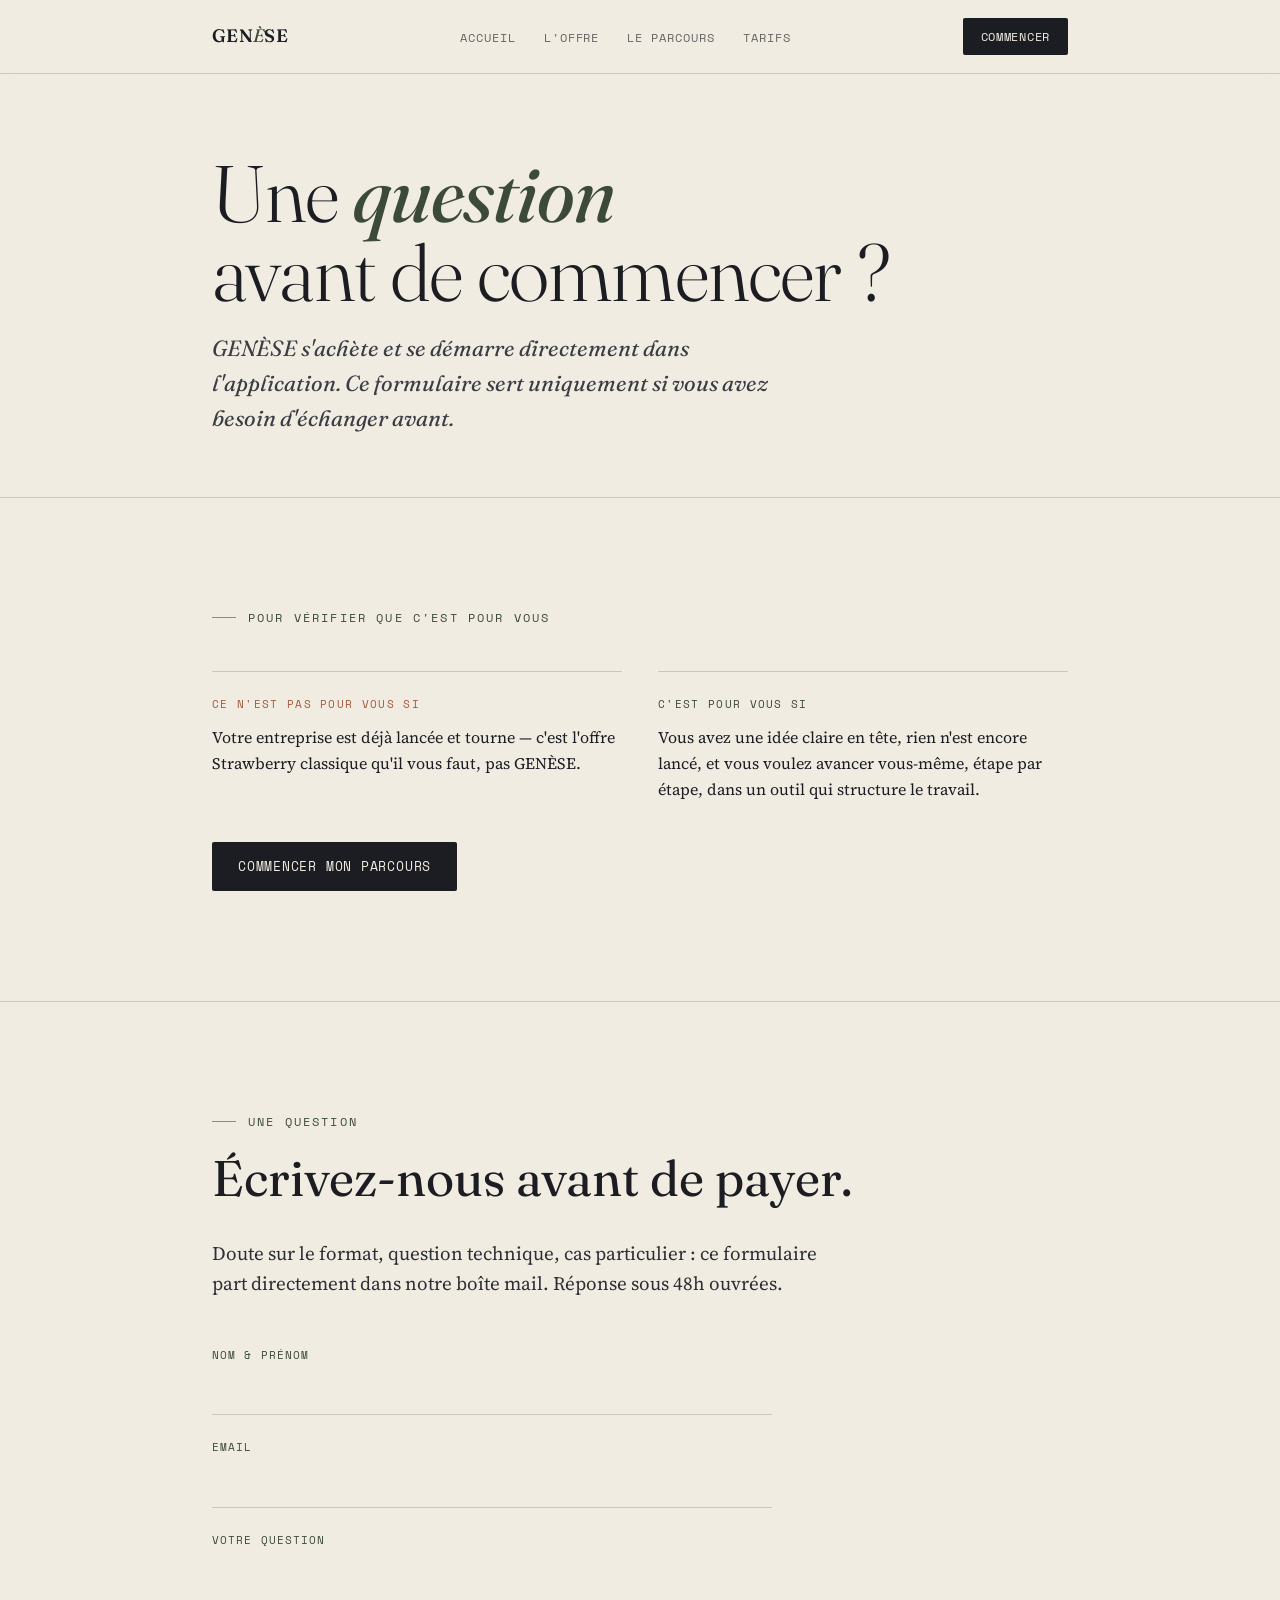
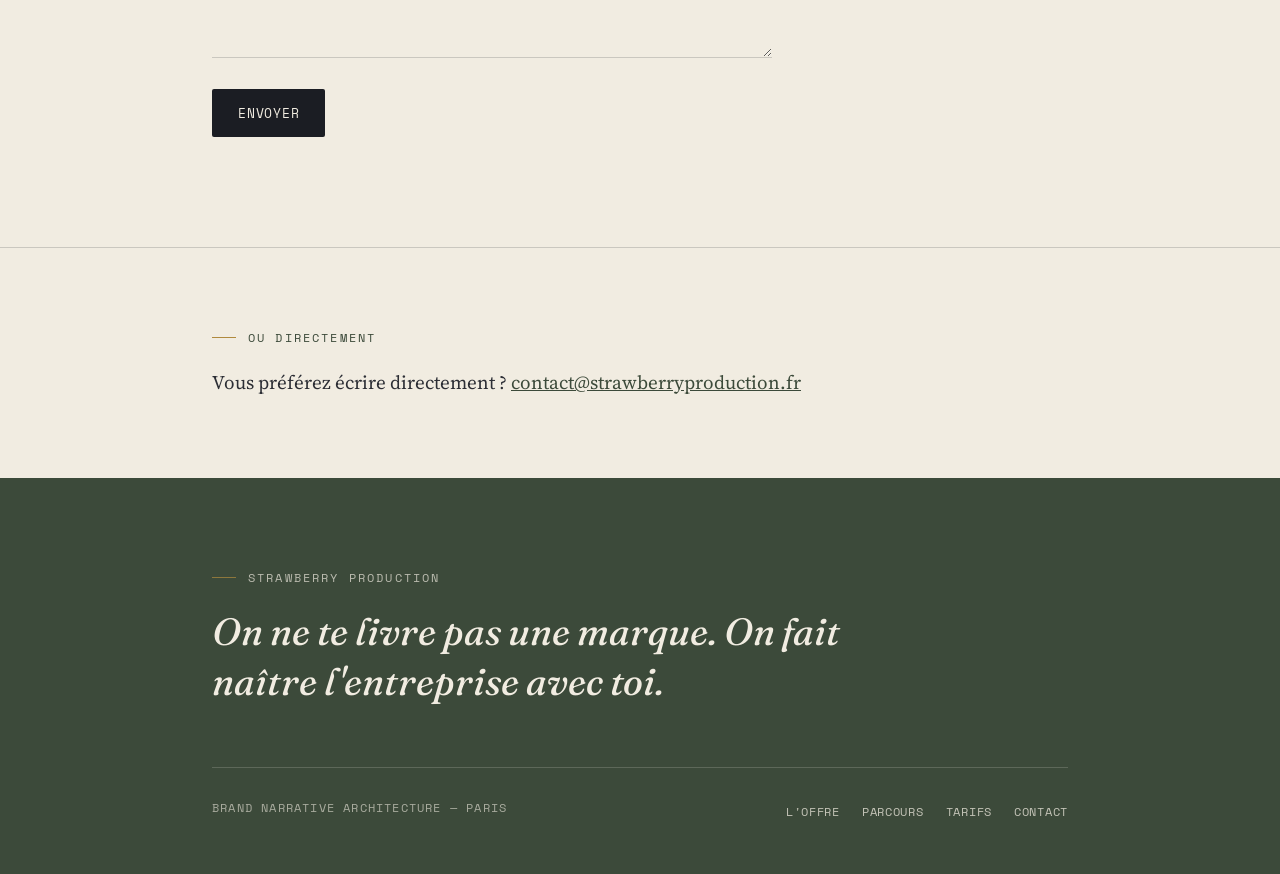
==== contact.html @ 05f183e9 "Add files via upload" ====
<!DOCTYPE html>
<html lang="fr">
<head>
<meta charset="UTF-8">
<meta name="viewport" content="width=device-width, initial-scale=1.0">
<title>Contact — GENÈSE | Strawberry Production</title>
<meta name="description" content="Une question avant de commencer votre parcours GENÈSE ? Écrivez-nous. Pour démarrer directement, rendez-vous sur l'application.">
<link rel="preconnect" href="https://fonts.googleapis.com">
<link rel="preconnect" href="https://fonts.gstatic.com" crossorigin>
<link rel="stylesheet" href="https://fonts.googleapis.com/css2?family=Fraunces:ital,opsz,wght@0,9..144,300;0,9..144,440;0,9..144,600;1,9..144,440&family=Source+Serif+4:ital,wght@0,400;0,600;1,400&family=Space+Mono:wght@400;700&display=swap">
<link rel="icon" href="assets/favicon.svg" type="image/svg+xml">
<meta property="og:title" content="Contact — GENÈSE">
<meta property="og:description" content="Une question avant de commencer votre parcours GENÈSE ?">
<meta property="og:type" content="website">
<meta name="twitter:card" content="summary">
<link rel="stylesheet" href="assets/style.css">
</head>
<body>

<nav class="nav">
  <div class="nav-inner">
    <a href="index.html" class="nav-logo">GEN<em>È</em>SE</a>
    <ul class="nav-links">
      <li><a href="index.html">Accueil</a></li>
      <li><a href="offre.html">L'offre</a></li>
      <li><a href="parcours.html">Le parcours</a></li>
      <li><a href="tarifs.html">Tarifs</a></li>
    </ul>
    <a href="app.html" class="nav-cta">Commencer</a>
  <button class="nav-toggle" aria-label="Menu"><span></span><span></span><span></span></button>
</div>
<div class="nav-mobile"><button class="nav-close" aria-label="Fermer">&times;</button><a href="index.html">Accueil</a><a href="offre.html">L'offre</a><a href="parcours.html">Le parcours</a><a href="tarifs.html">Tarifs</a><a href="app.html">Commencer</a></div>
</nav>

<header class="page-header">
  <div class="wrap">
    <h1>Une <em>question</em><br>avant de commencer ?</h1>
    <p>GENÈSE s'achète et se démarre directement dans l'application. Ce formulaire sert uniquement si vous avez besoin d'échanger avant.</p>
  </div>
</header>

<section>
  <div class="wrap">
    <div class="label">Pour vérifier que c'est pour vous</div>
    <div class="target">
      <div class="target-card no">
        <div class="tag">Ce n'est pas pour vous si</div>
        <p>Votre entreprise est déjà lancée et tourne — c'est l'offre Strawberry classique qu'il vous faut, pas GENÈSE.</p>
      </div>
      <div class="target-card yes">
        <div class="tag">C'est pour vous si</div>
        <p>Vous avez une idée claire en tête, rien n'est encore lancé, et vous voulez avancer vous-même, étape par étape, dans un outil qui structure le travail.</p>
      </div>
    </div>
    <div class="hero-actions" style="margin-top:40px;">
      <a href="app.html" class="btn btn-primary">Commencer mon parcours</a>
    </div>
  </div>
</section>

<section>
  <div class="wrap">
    <div class="label">Une question</div>
    <h2>Écrivez-nous avant de payer.</h2>
    <p class="lead">Doute sur le format, question technique, cas particulier : ce formulaire part directement dans notre boîte mail. Réponse sous 48h ouvrées.</p>

    <form class="form" id="contact-form" method="POST" action="https://formspree.io/f/REMPLACE_MOI">
      <div class="field">
        <label for="nom">Nom & prénom</label>
        <input type="text" id="nom" name="nom" required>
      </div>

      <div class="field">
        <label for="email">Email</label>
        <input type="email" id="email" name="email" required>
      </div>

      <div class="field">
        <label for="question">Votre question</label>
        <textarea id="question" name="question" required></textarea>
      </div>

      <input type="text" name="_gotcha" style="display:none">

      <button type="submit" class="btn btn-primary">Envoyer</button>
      <p id="form-status" style="margin-top:16px; font-family:'Space Mono', monospace; font-size:13px; color:var(--moss); display:none;"></p>
    </form>
  </div>
</section>

<section class="section-tight">
  <div class="wrap">
    <div class="label">Ou directement</div>
    <p class="lead">Vous préférez écrire directement ? <a href="mailto:contact@strawberryproduction.fr" style="text-decoration:underline; color:var(--moss);">contact@strawberryproduction.fr</a></p>
  </div>
</section>

<footer>
  <div class="wrap">
    <div class="label">Strawberry Production</div>
    <p class="quote">On ne te livre pas une marque. On fait naître l'entreprise avec toi.</p>
    <div class="footer-grid">
      <div class="sign">Brand Narrative Architecture — Paris</div>
      <ul class="footer-nav">
        <li><a href="offre.html">L'offre</a></li>
        <li><a href="parcours.html">Parcours</a></li>
        <li><a href="tarifs.html">Tarifs</a></li>
        <li><a href="contact.html">Contact</a></li>
      </ul>
    </div>
  </div>
</footer>

<script src="assets/config.js"></script>
<script src="assets/nav.js"></script>
<script>
  const form = document.getElementById('contact-form');
  const status = document.getElementById('form-status');
  form.addEventListener('submit', async (e) => {
    e.preventDefault();
    const btn = form.querySelector('button[type="submit"]');
    btn.disabled = true; btn.textContent = 'Envoi...';
    try {
      const res = await fetch(form.action, {
        method: 'POST',
        body: new FormData(form),
        headers: { 'Accept': 'application/json' }
      });
      if (res.ok) {
        form.reset();
        status.textContent = 'Message envoyé — réponse sous 48h ouvrées.';
        status.style.display = 'block';
        btn.textContent = 'Envoyé';
      } else {
        throw new Error('send failed');
      }
    } catch (err) {
      status.textContent = 'Envoi impossible pour le moment — écrivez directement à ' + GENESE_CONFIG.CONTACT_EMAIL;
      status.style.color = 'var(--rust)';
      status.style.display = 'block';
      btn.disabled = false; btn.textContent = 'Envoyer';
    }
  });
</script>
</body>
</html>
---- assets/style.css ----
:root{
  --ink:#1b1d23;
  --bone:#f1ece1;
  --paper:#e9e2d2;
  --moss:#3c4a3a;
  --gold:#b08a3e;
  --rust:#a35a3e;
  --rule: rgba(27,29,35,0.18);
}

*{box-sizing:border-box; margin:0; padding:0;}
html{scroll-behavior:smooth;}

body{
  background:var(--bone);
  color:var(--ink);
  font-family:'Source Serif 4', serif;
  line-height:1.6;
  -webkit-font-smoothing:antialiased;
}

::selection{background:var(--gold); color:var(--bone);}

a{color:inherit;}

.wrap{max-width:920px; margin:0 auto; padding:0 32px;}

/* ---------- NAV ---------- */
.nav{
  position:sticky; top:0; z-index:50;
  background:rgba(241,236,225,0.88);
  backdrop-filter:blur(8px);
  border-bottom:1px solid var(--rule);
}
.nav-inner{
  max-width:920px; margin:0 auto; padding:18px 32px;
  display:flex; align-items:center; justify-content:space-between;
}
.nav-logo{
  font-family:'Fraunces', serif;
  font-weight:600;
  font-size:18px;
  letter-spacing:.02em;
  text-decoration:none;
}
.nav-logo em{font-style:italic; font-weight:440; color:var(--moss);}
.nav-links{
  display:flex; gap:28px;
  list-style:none;
}
.nav-links a{
  font-family:'Space Mono', monospace;
  font-size:12px;
  letter-spacing:.08em;
  text-transform:uppercase;
  text-decoration:none;
  color:var(--ink);
  opacity:.65;
  transition:opacity .2s ease;
  padding-bottom:2px;
  border-bottom:1px solid transparent;
}
.nav-links a:hover, .nav-links a.active{
  opacity:1;
  border-bottom-color:var(--gold);
}
.nav-cta{
  font-family:'Space Mono', monospace;
  font-size:12px;
  letter-spacing:.06em;
  text-transform:uppercase;
  text-decoration:none;
  background:var(--ink);
  color:var(--bone);
  padding:9px 18px;
  border-radius:2px;
  transition:background .2s ease;
}
.nav-cta:hover{background:var(--moss);}
.nav-toggle{
  display:none;
  flex-direction:column; gap:5px;
  background:none; border:none; cursor:pointer; padding:6px;
}
.nav-toggle span{width:22px; height:1px; background:var(--ink); display:block;}
.nav-mobile{
  display:none;
  position:fixed; inset:0; z-index:60;
  background:var(--bone);
  padding:100px 32px 40px;
}
.nav-mobile.open{display:flex; flex-direction:column; gap:0;}
.nav-mobile a{
  font-family:'Fraunces', serif; font-size:32px; font-weight:400;
  text-decoration:none; color:var(--ink);
  padding:20px 0; border-bottom:1px solid var(--rule);
}
.nav-mobile a.active{color:var(--moss); font-style:italic;}
.nav-mobile .nav-close{
  position:absolute; top:24px; right:32px;
  background:none; border:none; font-size:28px; cursor:pointer; color:var(--ink);
}

/* ---------- HERO (page d'accueil) ---------- */
.hero{
  min-height:86vh;
  display:flex;
  flex-direction:column;
  justify-content:center;
  position:relative;
  overflow:hidden;
  border-bottom:1px solid var(--rule);
}
.hero-seed{position:absolute; top:50%; left:50%; width:1px; height:1px; transform:translate(-50%,-50%); pointer-events:none;}
.ring{
  position:absolute; top:0; left:0;
  border:1px solid var(--rule);
  border-radius:50%;
  transform:translate(-50%,-50%);
  animation: grow 2.4s cubic-bezier(.2,.7,.2,1) both;
}
@keyframes grow{
  from{opacity:0; transform:translate(-50%,-50%) scale(.4);}
  to{opacity:1; transform:translate(-50%,-50%) scale(1);}
}
.eyebrow{
  font-family:'Space Mono', monospace;
  font-size:12px; letter-spacing:.18em; text-transform:uppercase;
  color:var(--moss); margin-bottom:28px;
  opacity:0; animation: rise .8s ease forwards .3s;
}
h1.title{
  font-family:'Fraunces', serif;
  font-weight:300;
  font-size:clamp(48px, 10vw, 120px);
  letter-spacing:-0.01em;
  line-height:.94;
  opacity:0; animation: rise 1s cubic-bezier(.2,.8,.2,1) forwards .45s;
}
.title em{font-style:italic; font-weight:440; color:var(--moss);}
.subtitle{
  font-family:'Fraunces', serif;
  font-style:italic; font-weight:300;
  font-size:clamp(19px,2.4vw,26px);
  max-width:600px; margin-top:26px; color:#3a3d44;
  opacity:0; animation: rise .9s ease forwards .65s;
}
.manifesto{
  margin-top:44px;
  font-family:'Fraunces', serif;
  font-size:clamp(21px, 2.2vw, 28px);
  font-weight:600; line-height:1.35; max-width:660px;
  border-left:2px solid var(--gold); padding-left:24px;
  opacity:0; animation: rise .9s ease forwards .9s;
}
.hero-actions{
  margin-top:48px; display:flex; gap:16px; flex-wrap:wrap;
  opacity:0; animation: rise .9s ease forwards 1.1s;
}
@keyframes rise{ from{opacity:0; transform:translateY(18px);} to{opacity:1; transform:translateY(0);} }

/* ---------- BUTTONS ---------- */
.btn{
  display:inline-block;
  font-family:'Space Mono', monospace;
  font-size:13px; letter-spacing:.06em; text-transform:uppercase;
  text-decoration:none;
  padding:14px 26px;
  border-radius:2px;
  transition:all .2s ease;
}
.btn-primary{background:var(--ink); color:var(--bone);}
.btn-primary:hover{background:var(--moss);}
.btn-ghost{border:1px solid var(--ink); color:var(--ink);}
.btn-ghost:hover{background:var(--ink); color:var(--bone);}

/* ---------- SECTIONS ---------- */
section{padding:110px 0; border-bottom:1px solid var(--rule);}
section:last-of-type{border-bottom:none;}
.section-tight{padding:80px 0;}

.label{
  font-family:'Space Mono', monospace;
  font-size:12px; letter-spacing:.18em; text-transform:uppercase;
  color:var(--moss); margin-bottom:20px;
  display:flex; align-items:center; gap:12px;
}
.label::before{content:''; width:24px; height:1px; background:var(--gold);}

h2{
  font-family:'Fraunces', serif;
  font-weight:400;
  font-size:clamp(32px,4vw,50px);
  line-height:1.1; max-width:760px; margin-bottom:32px;
}
h3{font-family:'Fraunces', serif; font-weight:600; font-size:22px;}

p.lead{font-size:19px; max-width:640px; color:#2c2e35;}
.quote{
  font-family:'Fraunces', serif; font-style:italic; font-weight:440;
  font-size:clamp(24px,2.8vw,32px); line-height:1.32; color:var(--moss); max-width:720px;
}

/* ---------- FUSION GRID ---------- */
.fusion{
  display:grid; grid-template-columns:repeat(3,1fr); gap:1px;
  background:var(--rule); margin-top:52px; border:1px solid var(--rule);
}
.fusion-cell{background:var(--bone); padding:30px 26px;}
.fusion-cell .num{font-family:'Space Mono', monospace; font-size:11px; color:var(--gold); letter-spacing:.1em;}
.fusion-cell h3{margin:14px 0 10px;}
.fusion-cell p{font-size:15px; color:#3a3d44;}

/* ---------- TARGET ---------- */
.target{margin-top:44px; display:grid; grid-template-columns:1fr 1fr; gap:36px;}
.target-card{padding:24px 0 0; border-top:1px solid var(--rule);}
.target-card .tag{font-family:'Space Mono', monospace; font-size:11px; letter-spacing:.12em; text-transform:uppercase;}
.target-card.no .tag{color:var(--rust);}
.target-card.yes .tag{color:var(--moss);}
.target-card p{font-size:16px; margin-top:12px;}

/* ---------- PATH / STEPS ---------- */
.path{margin-top:60px; position:relative;}
.path::before{content:''; position:absolute; left:19px; top:8px; bottom:8px; width:1px; background:var(--rule);}
.step{display:grid; grid-template-columns:40px 1fr; gap:24px; padding-bottom:46px; position:relative;}
.step:last-child{padding-bottom:0;}
.step-dot{
  width:40px; height:40px; border-radius:50%;
  border:1px solid var(--ink); background:var(--bone);
  display:flex; align-items:center; justify-content:center;
  font-family:'Space Mono', monospace; font-size:13px; z-index:1;
}
.step-dot.final{background:var(--moss); border-color:var(--moss); color:var(--bone);}
.step-body h4{font-family:'Fraunces', serif; font-weight:600; font-size:21px; margin-bottom:8px;}
.step-body p{font-size:16px; color:#3a3d44; max-width:560px;}
.weeks{margin-top:36px; font-family:'Space Mono', monospace; font-size:13px; color:var(--moss); letter-spacing:.05em;}

/* ---------- PRICE ---------- */
.price-block{margin-top:44px; display:flex; align-items:baseline; gap:20px; flex-wrap:wrap;}
.price{font-family:'Fraunces', serif; font-weight:300; font-size:clamp(56px,8vw,96px); line-height:1; color:var(--ink);}
.price .to{font-style:italic; font-weight:300; color:var(--gold); font-size:.5em; margin:0 .15em;}
.price-note{font-size:16px; max-width:280px; color:#3a3d44; border-left:1px solid var(--rule); padding-left:20px;}
.why-grid{margin-top:50px; display:grid; grid-template-columns:1fr 1fr; gap:30px 46px;}
.why-grid div{border-top:1px solid var(--rule); padding-top:18px;}
.why-grid .n{font-family:'Space Mono', monospace; font-size:11px; color:var(--gold);}
.why-grid p{margin-top:8px; font-size:16px;}

/* ---------- FRICTION ---------- */
.friction-bar{margin-top:50px; display:flex; align-items:center;}
.friction-track{flex:1; height:1px; background:var(--rule); position:relative;}
.friction-fill{position:absolute; left:0; top:-1.5px; height:4px; background:var(--ink); width:92%;}
.friction-labels{display:flex; justify-content:space-between; font-family:'Space Mono', monospace; font-size:11px; letter-spacing:.08em; text-transform:uppercase; color:#6b6d72; margin-top:14px;}

/* ---------- COMPARISON TABLE (tarifs) ---------- */
.compare{margin-top:50px; border-top:1px solid var(--rule);}
.compare-row{
  display:grid; grid-template-columns:1.6fr 1fr 1fr;
  gap:20px; padding:20px 0; border-bottom:1px solid var(--rule);
  align-items:start;
}
.compare-row.head{
  font-family:'Space Mono', monospace; font-size:11px; letter-spacing:.1em; text-transform:uppercase; color:#6b6d72;
}
.compare-row .offer-name{font-family:'Fraunces', serif; font-weight:600; font-size:18px;}
.compare-row .offer-name span{display:block; font-family:'Source Serif 4', serif; font-weight:400; font-size:14px; color:#3a3d44; margin-top:4px;}
.compare-row.highlight{background:rgba(176,138,62,0.08);}
.compare-row .price-mini{font-family:'Space Mono', monospace; font-size:14px;}

/* ---------- FORM (contact) ---------- */
.form{margin-top:48px; max-width:560px;}
.field{margin-bottom:24px;}
.field label{
  display:block; font-family:'Space Mono', monospace; font-size:11px;
  letter-spacing:.1em; text-transform:uppercase; margin-bottom:8px; color:var(--moss);
}
.field input, .field textarea, .field select{
  width:100%; background:transparent; border:none; border-bottom:1px solid var(--rule);
  padding:10px 2px; font-family:'Source Serif 4', serif; font-size:16px; color:var(--ink);
  outline:none; transition:border-color .2s ease;
}
.field input:focus, .field textarea:focus, .field select:focus{border-color:var(--gold);}
.field textarea{resize:vertical; min-height:100px;}
.form .btn-primary{border:none; cursor:pointer;}

/* ---------- FOOTER ---------- */
footer{padding:90px 0 50px; background:var(--moss); color:var(--bone);}
footer .label{color:var(--bone); opacity:.7;}
footer .label::before{background:var(--gold);}
footer .quote{color:var(--bone); font-size:clamp(26px,3.4vw,38px);}
.footer-grid{
  margin-top:60px; display:flex; justify-content:space-between; flex-wrap:wrap; gap:30px;
  border-top:1px solid rgba(241,236,225,0.18); padding-top:30px;
}
footer .sign{font-family:'Space Mono', monospace; font-size:12px; letter-spacing:.1em; opacity:.6; text-transform:uppercase;}
.footer-nav{display:flex; gap:22px; list-style:none;}
.footer-nav a{font-family:'Space Mono', monospace; font-size:12px; text-decoration:none; opacity:.75; letter-spacing:.06em; text-transform:uppercase;}
.footer-nav a:hover{opacity:1;}

/* ---------- PAGE HEADER (sous-pages) ---------- */
.page-header{padding:80px 0 60px; border-bottom:1px solid var(--rule);}
.page-header h1{
  font-family:'Fraunces', serif; font-weight:300;
  font-size:clamp(40px,7vw,80px); letter-spacing:-0.01em; line-height:.98;
}
.page-header h1 em{font-style:italic; font-weight:440; color:var(--moss);}
.page-header p{margin-top:20px; font-family:'Fraunces', serif; font-style:italic; font-size:clamp(17px,2vw,22px); max-width:600px; color:#3a3d44;}

/* ---------- RESPONSIVE ---------- */
@media (max-width:760px){
  .fusion{grid-template-columns:1fr;}
  .target{grid-template-columns:1fr;}
  .why-grid{grid-template-columns:1fr;}
  section{padding:72px 0;}
  .nav-links{display:none;}
  .nav-toggle{display:flex;}
  .compare-row{grid-template-columns:1fr; gap:6px;}
  .compare-row.head{display:none;}
  .footer-grid{flex-direction:column;}
}

@media (prefers-reduced-motion: reduce){
  *{animation:none !important; transition:none !important;}
}

/* ---------- APP / WIZARD (parcours payant) ---------- */
.app-shell{padding:60px 0 120px;}
.app-progress{margin-bottom:56px;}
.app-progress-bar{height:2px; background:var(--rule); position:relative; margin-bottom:14px;}
.app-progress-fill{position:absolute; left:0; top:0; height:2px; background:var(--moss); transition:width .4s ease;}
.app-progress-label{font-family:'Space Mono', monospace; font-size:11px; letter-spacing:.1em; text-transform:uppercase; color:var(--moss); display:flex; justify-content:space-between;}

.app-steps{display:flex; flex-direction:column; gap:1px; background:var(--rule); border:1px solid var(--rule);}
.app-step{background:var(--bone); padding:28px 30px;}
.app-step-head{display:flex; align-items:center; gap:16px; cursor:pointer;}
.app-step-num{
  width:34px; height:34px; border-radius:50%; flex-shrink:0;
  border:1px solid var(--ink); display:flex; align-items:center; justify-content:center;
  font-family:'Space Mono', monospace; font-size:13px; background:var(--bone);
}
.app-step.done .app-step-num{background:var(--moss); border-color:var(--moss); color:var(--bone);}
.app-step.locked .app-step-num{opacity:.35;}
.app-step.locked h4{opacity:.35;}
.app-step.locked .app-step-body{display:none;}
.app-step-head h4{font-family:'Fraunces', serif; font-weight:600; font-size:19px;}
.app-step-status{margin-left:auto; font-family:'Space Mono', monospace; font-size:10px; letter-spacing:.1em; text-transform:uppercase; color:#6b6d72;}
.app-step-body{margin-top:22px; padding-left:50px;}
.app-step-body p.hint{font-size:14px; color:#5a5d63; margin-bottom:16px; max-width:560px;}
.app-step-body textarea{
  width:100%; min-height:140px; background:rgba(255,255,255,0.4);
  border:1px solid var(--rule); border-radius:2px; padding:14px;
  font-family:'Source Serif 4', serif; font-size:15px; color:var(--ink);
  resize:vertical; outline:none;
}
.app-step-body textarea:focus{border-color:var(--gold);}
.app-step-actions{margin-top:16px; display:flex; align-items:center; gap:16px;}
.app-save-note{font-family:'Space Mono', monospace; font-size:11px; color:var(--moss); opacity:0; transition:opacity .3s ease;}
.app-save-note.show{opacity:1;}

.paywall{
  max-width:560px; margin:80px auto; text-align:center;
  padding:56px 40px; border:1px solid var(--rule); background:rgba(255,255,255,.35);
}
.paywall .price{font-size:clamp(44px,7vw,64px); margin-bottom:8px;}
.paywall p.lead{margin:0 auto 32px; max-width:440px; text-align:center;}
.paywall .fine{margin-top:22px; font-family:'Space Mono', monospace; font-size:11px; color:#6b6d72; letter-spacing:.04em;}
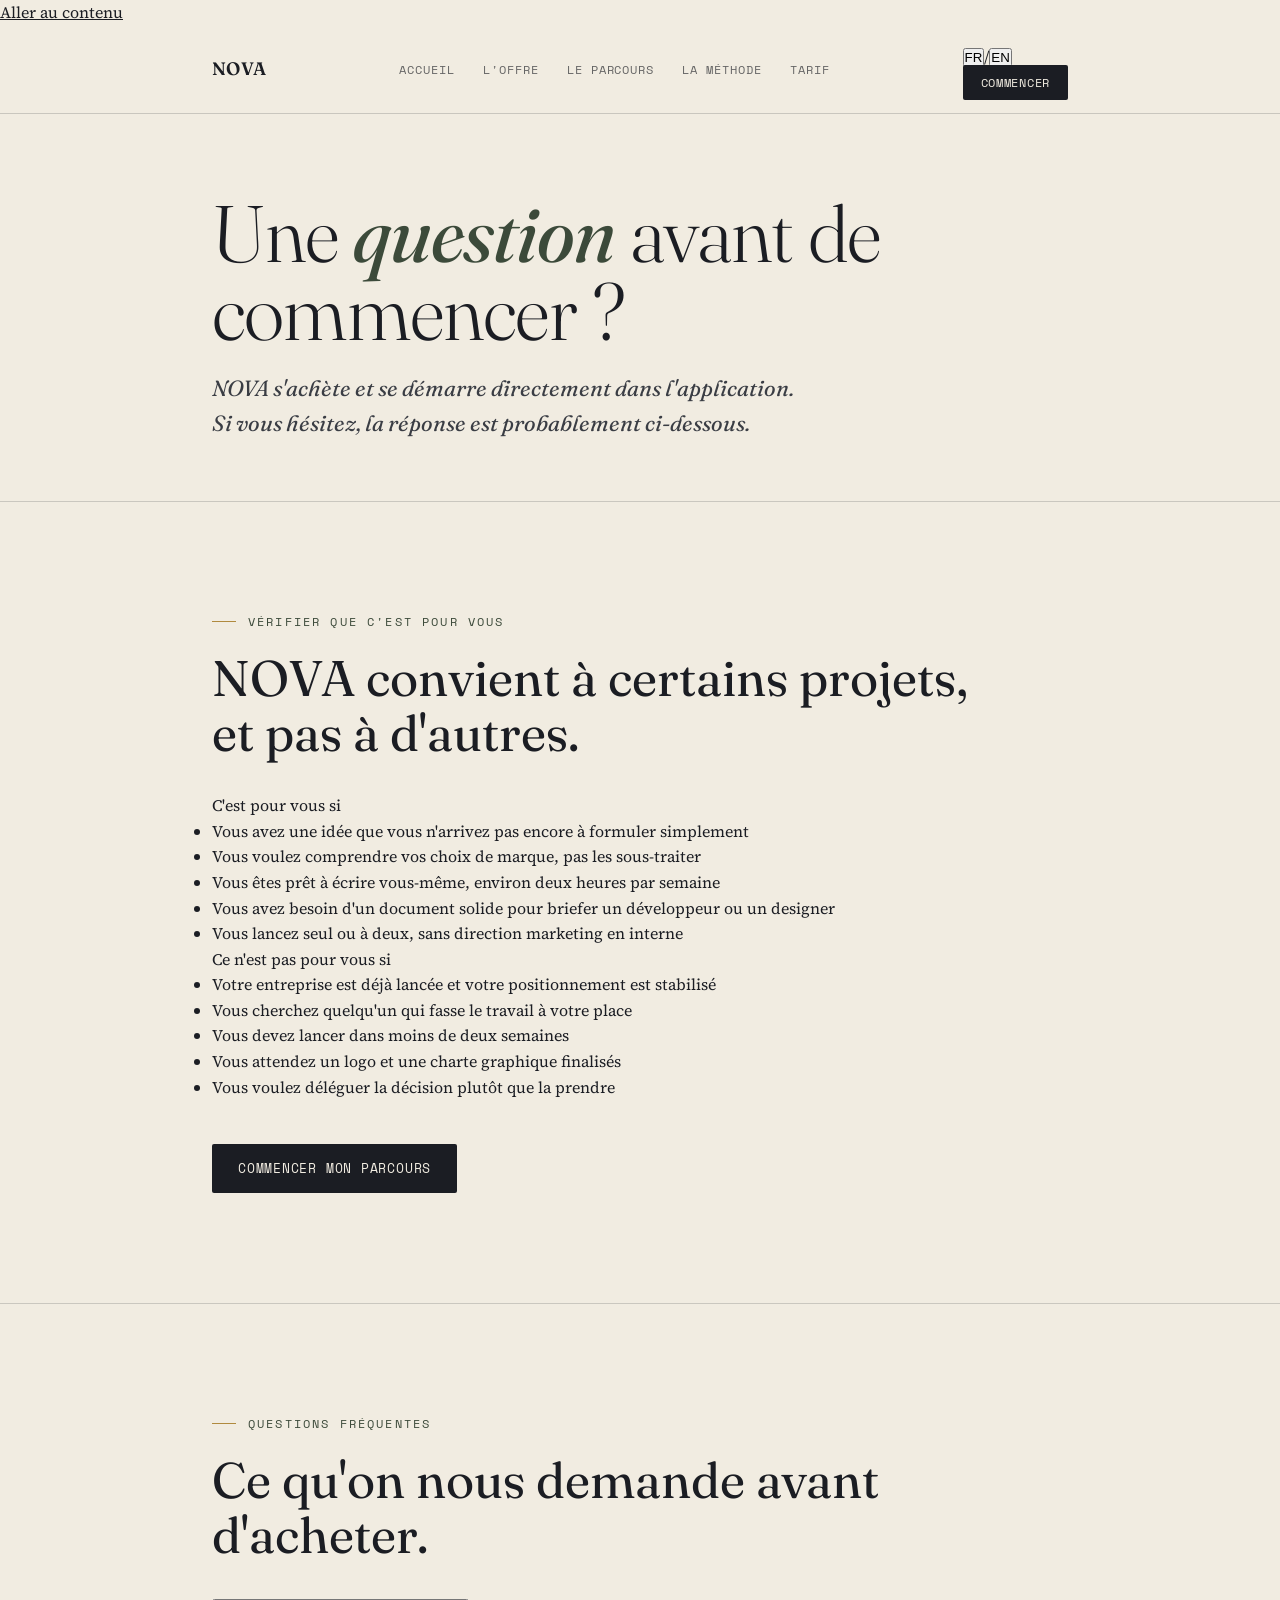
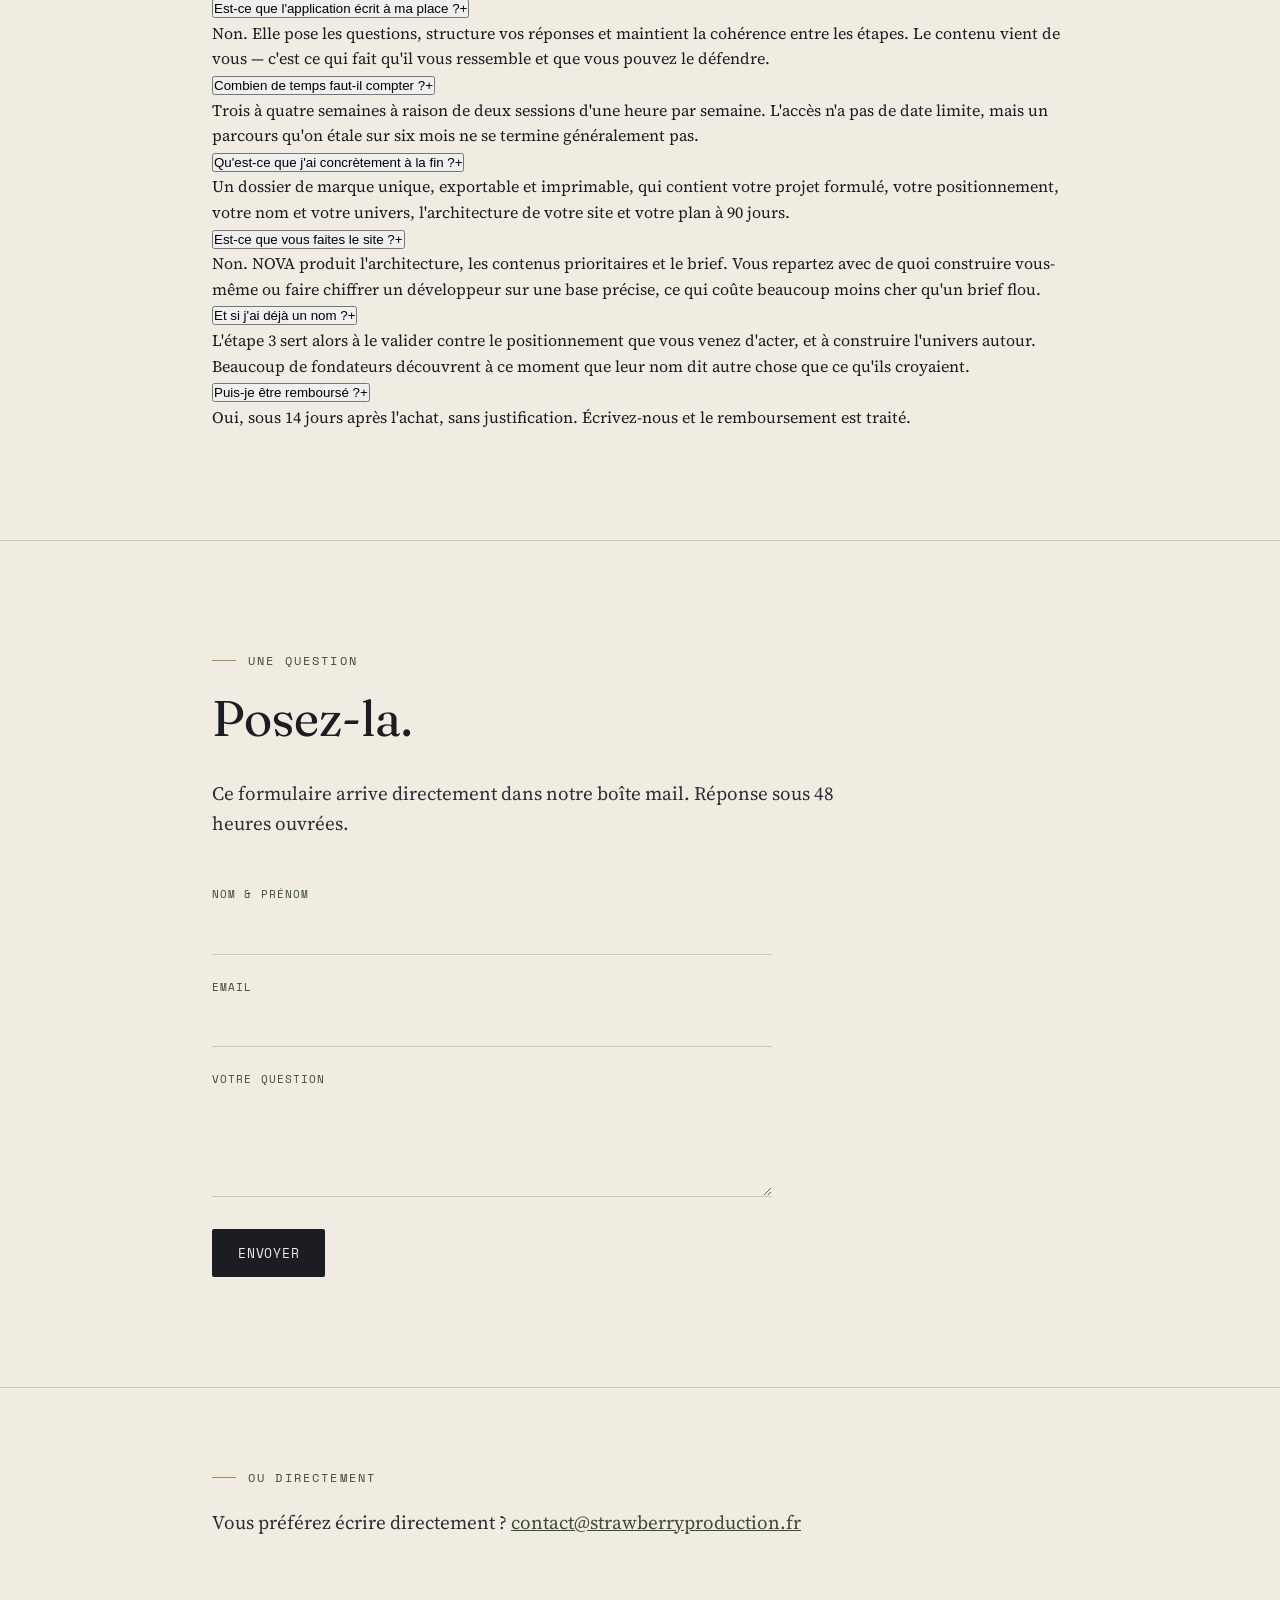
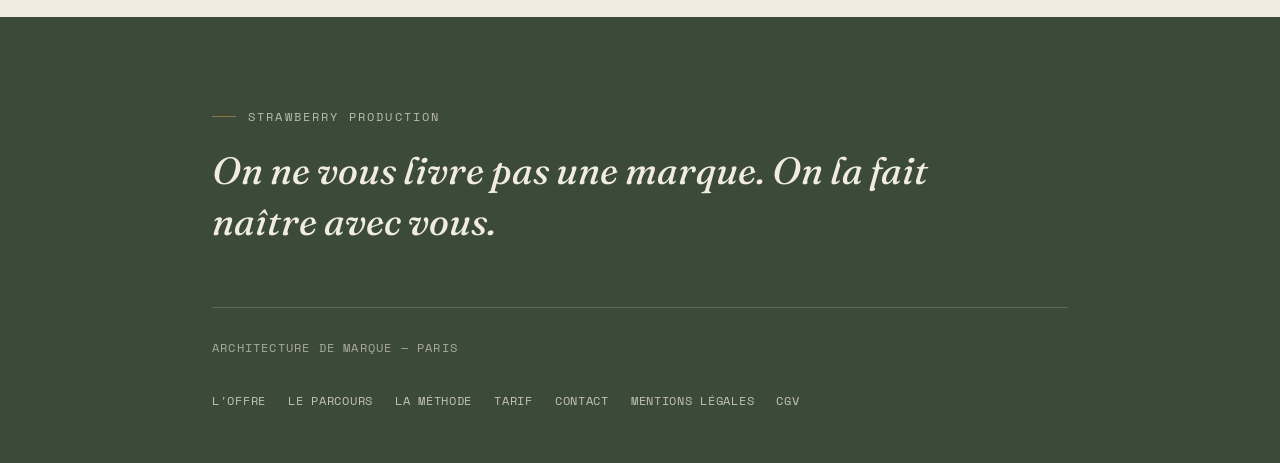
==== commit 5521c5a6: "Add files via upload" ====
--- a/contact.html
+++ b/contact.html
@@ -3,144 +3,233 @@
 <head>
 <meta charset="UTF-8">
 <meta name="viewport" content="width=device-width, initial-scale=1.0">
-<title>Contact — GENÈSE | Strawberry Production</title>
-<meta name="description" content="Une question avant de commencer votre parcours GENÈSE ? Écrivez-nous. Pour démarrer directement, rendez-vous sur l'application.">
+<title>Contact — NOVA | Strawberry Production</title>
+<meta name="description" content="Une question avant de commencer votre parcours NOVA ? Vérifiez si l'offre vous correspond, ou écrivez-nous.">
 <link rel="preconnect" href="https://fonts.googleapis.com">
 <link rel="preconnect" href="https://fonts.gstatic.com" crossorigin>
 <link rel="stylesheet" href="https://fonts.googleapis.com/css2?family=Fraunces:ital,opsz,wght@0,9..144,300;0,9..144,440;0,9..144,600;1,9..144,440&family=Source+Serif+4:ital,wght@0,400;0,600;1,400&family=Space+Mono:wght@400;700&display=swap">
 <link rel="icon" href="assets/favicon.svg" type="image/svg+xml">
-<meta property="og:title" content="Contact — GENÈSE">
-<meta property="og:description" content="Une question avant de commencer votre parcours GENÈSE ?">
+<link rel="icon" href="assets/favicon-32.png" sizes="32x32" type="image/png">
+<link rel="apple-touch-icon" href="assets/favicon-180.png">
+<meta name="theme-color" content="#f1ece1">
+<link rel="canonical" href="https://REMPLACE-PAR-TON-DOMAINE.fr/contact">
+<link rel="alternate" hreflang="fr" href="https://REMPLACE-PAR-TON-DOMAINE.fr/contact">
+<link rel="alternate" hreflang="en" href="https://REMPLACE-PAR-TON-DOMAINE.fr/contact?lang=en">
+<link rel="alternate" hreflang="x-default" href="https://REMPLACE-PAR-TON-DOMAINE.fr/contact">
+<meta property="og:title" content="Contact — NOVA | Strawberry Production">
+<meta property="og:description" content="Une question avant de commencer votre parcours NOVA ? Vérifiez si l'offre vous correspond, ou écrivez-nous.">
+<meta property="og:url" content="https://REMPLACE-PAR-TON-DOMAINE.fr/contact">
+<meta property="og:image" content="https://REMPLACE-PAR-TON-DOMAINE.fr/assets/og-image.png">
+<meta property="og:image:width" content="1200">
+<meta property="og:image:height" content="630">
+<meta property="og:locale" content="fr_FR">
+<meta property="og:site_name" content="NOVA — Strawberry Production">
 <meta property="og:type" content="website">
-<meta name="twitter:card" content="summary">
+<meta name="twitter:card" content="summary_large_image">
+<meta name="twitter:image" content="https://REMPLACE-PAR-TON-DOMAINE.fr/assets/og-image.png">
 <link rel="stylesheet" href="assets/style.css">
 </head>
-<body>
-
+<body><a href="#main" class="skip-link">Aller au contenu</a>
 <nav class="nav">
   <div class="nav-inner">
-    <a href="index.html" class="nav-logo">GEN<em>È</em>SE</a>
+    <a href="index.html" class="nav-logo">NOVA</a>
     <ul class="nav-links">
-      <li><a href="index.html">Accueil</a></li>
-      <li><a href="offre.html">L'offre</a></li>
-      <li><a href="parcours.html">Le parcours</a></li>
-      <li><a href="tarifs.html">Tarifs</a></li>
+      <li><a href="index.html" data-i18n="nav.home">Accueil</a></li>
+      <li><a href="offre.html" data-i18n="nav.offer">L'offre</a></li>
+      <li><a href="parcours.html" data-i18n="nav.journey">Le parcours</a></li>
+      <li><a href="methode.html" data-i18n="nav.method">La méthode</a></li>
+      <li><a href="tarifs.html" data-i18n="nav.pricing">Tarif</a></li>
     </ul>
-    <a href="app.html" class="nav-cta">Commencer</a>
-  <button class="nav-toggle" aria-label="Menu"><span></span><span></span><span></span></button>
-</div>
-<div class="nav-mobile"><button class="nav-close" aria-label="Fermer">&times;</button><a href="index.html">Accueil</a><a href="offre.html">L'offre</a><a href="parcours.html">Le parcours</a><a href="tarifs.html">Tarifs</a><a href="app.html">Commencer</a></div>
+    <div class="nav-right">
+      <div class="lang-toggle">
+        <button data-lang="fr">FR</button><span class="sep">/</span><button data-lang="en">EN</button>
+      </div>
+      <a href="app.html" class="nav-cta" data-i18n="nav.start">Commencer</a>
+      <button class="nav-toggle" aria-label="Menu"><span></span><span></span><span></span></button>
+    </div>
+  </div>
+  <div class="nav-mobile"><button class="nav-close" aria-label="Fermer">&times;</button>
+    <a href="index.html" data-i18n="nav.home">Accueil</a>
+    <a href="offre.html" data-i18n="nav.offer">L'offre</a>
+    <a href="parcours.html" data-i18n="nav.journey">Le parcours</a>
+    <a href="methode.html" data-i18n="nav.method">La méthode</a>
+    <a href="tarifs.html" data-i18n="nav.pricing">Tarif</a>
+    <a href="contact.html" data-i18n="nav.contact">Contact</a>
+    <a href="app.html" data-i18n="nav.start">Commencer</a>
+  </div>
 </nav>
-
-<header class="page-header">
-  <div class="wrap">
-    <h1>Une <em>question</em><br>avant de commencer ?</h1>
-    <p>GENÈSE s'achète et se démarre directement dans l'application. Ce formulaire sert uniquement si vous avez besoin d'échanger avant.</p>
+<header class="page-header" id="main">
+  <div class="wrap">
+    <h1 data-i18n="contact.h1">Une <em>question</em> avant de commencer ?</h1>
+    <p data-i18n="contact.sub">NOVA s'achète et se démarre directement dans l'application. Si vous hésitez, la réponse est probablement ci-dessous.</p>
   </div>
 </header>
 
 <section>
   <div class="wrap">
-    <div class="label">Pour vérifier que c'est pour vous</div>
-    <div class="target">
-      <div class="target-card no">
-        <div class="tag">Ce n'est pas pour vous si</div>
-        <p>Votre entreprise est déjà lancée et tourne — c'est l'offre Strawberry classique qu'il vous faut, pas GENÈSE.</p>
-      </div>
-      <div class="target-card yes">
-        <div class="tag">C'est pour vous si</div>
-        <p>Vous avez une idée claire en tête, rien n'est encore lancé, et vous voulez avancer vous-même, étape par étape, dans un outil qui structure le travail.</p>
-      </div>
-    </div>
-    <div class="hero-actions" style="margin-top:40px;">
-      <a href="app.html" class="btn btn-primary">Commencer mon parcours</a>
+    <div class="label" data-i18n="contact.check.label">Vérifier que c'est pour vous</div>
+    <h2 data-i18n="contact.check.h2">NOVA convient à certains projets, et pas à d'autres.</h2>
+    <div class="qualify">
+      <div class="qualify-col yes">
+        <span class="tag" data-i18n="contact.yes.tag">C'est pour vous si</span>
+        <ul>
+          <li data-i18n="contact.yes.1">Vous avez une idée que vous n'arrivez pas encore à formuler simplement</li>
+          <li data-i18n="contact.yes.2">Vous voulez comprendre vos choix de marque, pas les sous-traiter</li>
+          <li data-i18n="contact.yes.3">Vous êtes prêt à écrire vous-même, environ deux heures par semaine</li>
+          <li data-i18n="contact.yes.4">Vous avez besoin d'un document solide pour briefer un développeur ou un designer</li>
+          <li data-i18n="contact.yes.5">Vous lancez seul ou à deux, sans direction marketing en interne</li>
+        </ul>
+      </div>
+      <div class="qualify-col no">
+        <span class="tag" data-i18n="contact.no.tag">Ce n'est pas pour vous si</span>
+        <ul>
+          <li data-i18n="contact.no.1">Votre entreprise est déjà lancée et votre positionnement est stabilisé</li>
+          <li data-i18n="contact.no.2">Vous cherchez quelqu'un qui fasse le travail à votre place</li>
+          <li data-i18n="contact.no.3">Vous devez lancer dans moins de deux semaines</li>
+          <li data-i18n="contact.no.4">Vous attendez un logo et une charte graphique finalisés</li>
+          <li data-i18n="contact.no.5">Vous voulez déléguer la décision plutôt que la prendre</li>
+        </ul>
+      </div>
+    </div>
+    <div class="hero-actions" style="margin-top:44px;">
+      <a href="app.html" class="btn btn-primary" data-i18n="contact.check.cta">Commencer mon parcours</a>
     </div>
   </div>
 </section>
 
 <section>
   <div class="wrap">
-    <div class="label">Une question</div>
-    <h2>Écrivez-nous avant de payer.</h2>
-    <p class="lead">Doute sur le format, question technique, cas particulier : ce formulaire part directement dans notre boîte mail. Réponse sous 48h ouvrées.</p>
-
+    <div class="label" data-i18n="pricing.faq.label">Questions fréquentes</div>
+    <h2 data-i18n="pricing.faq.h2">Ce qu'on nous demande avant d'acheter.</h2>
+    <div class="faq">
+      <div class="faq-item">
+        <button class="faq-q" type="button" aria-expanded="false" aria-controls="faq-a-1">
+          <span data-i18n="faq.1.q">Est-ce que l'application écrit à ma place ?</span><span class="mark" aria-hidden="true">+</span>
+        </button>
+        <div class="faq-a" id="faq-a-1">
+          <p data-i18n="faq.1.a">Non. Elle pose les questions, structure vos réponses et maintient la cohérence entre les étapes. Le contenu vient de vous — c'est ce qui fait qu'il vous ressemble et que vous pouvez le défendre.</p>
+        </div>
+      </div>
+      <div class="faq-item">
+        <button class="faq-q" type="button" aria-expanded="false" aria-controls="faq-a-2">
+          <span data-i18n="faq.2.q">Combien de temps faut-il compter ?</span><span class="mark" aria-hidden="true">+</span>
+        </button>
+        <div class="faq-a" id="faq-a-2">
+          <p data-i18n="faq.2.a">Trois à quatre semaines à raison de deux sessions d'une heure par semaine. L'accès n'a pas de date limite, mais un parcours qu'on étale sur six mois ne se termine généralement pas.</p>
+        </div>
+      </div>
+      <div class="faq-item">
+        <button class="faq-q" type="button" aria-expanded="false" aria-controls="faq-a-3">
+          <span data-i18n="faq.3.q">Qu'est-ce que j'ai concrètement à la fin ?</span><span class="mark" aria-hidden="true">+</span>
+        </button>
+        <div class="faq-a" id="faq-a-3">
+          <p data-i18n="faq.3.a">Un dossier de marque unique, exportable et imprimable, qui contient votre projet formulé, votre positionnement, votre nom et votre univers, l'architecture de votre site et votre plan à 90 jours.</p>
+        </div>
+      </div>
+      <div class="faq-item">
+        <button class="faq-q" type="button" aria-expanded="false" aria-controls="faq-a-4">
+          <span data-i18n="faq.4.q">Est-ce que vous faites le site ?</span><span class="mark" aria-hidden="true">+</span>
+        </button>
+        <div class="faq-a" id="faq-a-4">
+          <p data-i18n="faq.4.a">Non. NOVA produit l'architecture, les contenus prioritaires et le brief. Vous repartez avec de quoi construire vous-même ou faire chiffrer un développeur sur une base précise, ce qui coûte beaucoup moins cher qu'un brief flou.</p>
+        </div>
+      </div>
+      <div class="faq-item">
+        <button class="faq-q" type="button" aria-expanded="false" aria-controls="faq-a-5">
+          <span data-i18n="faq.5.q">Et si j'ai déjà un nom ?</span><span class="mark" aria-hidden="true">+</span>
+        </button>
+        <div class="faq-a" id="faq-a-5">
+          <p data-i18n="faq.5.a">L'étape 3 sert alors à le valider contre le positionnement que vous venez d'acter, et à construire l'univers autour. Beaucoup de fondateurs découvrent à ce moment que leur nom dit autre chose que ce qu'ils croyaient.</p>
+        </div>
+      </div>
+      <div class="faq-item">
+        <button class="faq-q" type="button" aria-expanded="false" aria-controls="faq-a-6">
+          <span data-i18n="faq.6.q">Puis-je être remboursé ?</span><span class="mark" aria-hidden="true">+</span>
+        </button>
+        <div class="faq-a" id="faq-a-6">
+          <p data-i18n="faq.6.a">Oui, sous 14 jours après l'achat, sans justification. Écrivez-nous et le remboursement est traité.</p>
+        </div>
+      </div>
+    </div>
+  </div>
+</section>
+
+<section>
+  <div class="wrap">
+    <div class="label" data-i18n="contact.q.label">Une question</div>
+    <h2 data-i18n="contact.q.h2">Posez-la.</h2>
+    <p class="lead" data-i18n="contact.q.lead">Ce formulaire arrive directement dans notre boîte mail. Réponse sous 48 heures ouvrées.</p>
     <form class="form" id="contact-form" method="POST" action="https://formspree.io/f/REMPLACE_MOI">
       <div class="field">
-        <label for="nom">Nom & prénom</label>
-        <input type="text" id="nom" name="nom" required>
-      </div>
-
+        <label for="nom" data-i18n="contact.f.name">Nom & prénom</label>
+        <input type="text" id="nom" name="nom" autocomplete="name" required>
+      </div>
       <div class="field">
-        <label for="email">Email</label>
-        <input type="email" id="email" name="email" required>
-      </div>
-
+        <label for="email" data-i18n="contact.f.email">Email</label>
+        <input type="email" id="email" name="email" autocomplete="email" required>
+      </div>
       <div class="field">
-        <label for="question">Votre question</label>
+        <label for="question" data-i18n="contact.f.question">Votre question</label>
         <textarea id="question" name="question" required></textarea>
       </div>
-
-      <input type="text" name="_gotcha" style="display:none">
-
-      <button type="submit" class="btn btn-primary">Envoyer</button>
-      <p id="form-status" style="margin-top:16px; font-family:'Space Mono', monospace; font-size:13px; color:var(--moss); display:none;"></p>
+      <input type="text" name="_gotcha" style="display:none" tabindex="-1" aria-hidden="true">
+      <button type="submit" class="btn btn-primary" data-i18n="contact.f.send">Envoyer</button>
+      <p id="form-status" role="status" aria-live="polite" style="margin-top:16px; font-family:'Space Mono', monospace; font-size:13px; color:var(--moss); display:none;"></p>
     </form>
   </div>
 </section>
 
 <section class="section-tight">
   <div class="wrap">
-    <div class="label">Ou directement</div>
-    <p class="lead">Vous préférez écrire directement ? <a href="mailto:contact@strawberryproduction.fr" style="text-decoration:underline; color:var(--moss);">contact@strawberryproduction.fr</a></p>
-  </div>
-</section>
-
+    <div class="label" data-i18n="contact.direct.label">Ou directement</div>
+    <p class="lead"><span data-i18n="contact.direct.p">Vous préférez écrire directement ?</span> <a href="mailto:contact@strawberryproduction.fr" style="text-decoration:underline; color:var(--moss);">contact@strawberryproduction.fr</a></p>
+  </div>
+</section>
 <footer>
   <div class="wrap">
-    <div class="label">Strawberry Production</div>
-    <p class="quote">On ne te livre pas une marque. On fait naître l'entreprise avec toi.</p>
+    <div class="label" data-i18n="footer.house">Strawberry Production</div>
+    <p class="quote" data-i18n="footer.quote">On ne vous livre pas une marque. On la fait naître avec vous.</p>
     <div class="footer-grid">
-      <div class="sign">Brand Narrative Architecture — Paris</div>
+      <div class="sign" data-i18n="footer.sign">Architecture de marque — Paris</div>
       <ul class="footer-nav">
-        <li><a href="offre.html">L'offre</a></li>
-        <li><a href="parcours.html">Parcours</a></li>
-        <li><a href="tarifs.html">Tarifs</a></li>
-        <li><a href="contact.html">Contact</a></li>
+        <li><a href="offre.html" data-i18n="nav.offer">L'offre</a></li>
+        <li><a href="parcours.html" data-i18n="nav.journey">Le parcours</a></li>
+        <li><a href="methode.html" data-i18n="nav.method">La méthode</a></li>
+        <li><a href="tarifs.html" data-i18n="nav.pricing">Tarif</a></li>
+        <li><a href="contact.html" data-i18n="nav.contact">Contact</a></li>
+        <li><a href="mentions-legales.html" data-i18n="footer.legal">Mentions légales</a></li>
+        <li><a href="cgv.html" data-i18n="footer.terms">CGV</a></li>
       </ul>
     </div>
   </div>
-</footer>
-
-<script src="assets/config.js"></script>
+</footer><script src="assets/config.js"></script>
+<script src="assets/i18n.js"></script>
+<script src="assets/faq.js"></script>
 <script src="assets/nav.js"></script>
 <script>
   const form = document.getElementById('contact-form');
   const status = document.getElementById('form-status');
-  form.addEventListener('submit', async (e) => {
+  if (form && status) form.addEventListener('submit', async (e) => {
     e.preventDefault();
+    const lang = (localStorage.getItem('nova_lang')==='en')?'en':'fr';
     const btn = form.querySelector('button[type="submit"]');
-    btn.disabled = true; btn.textContent = 'Envoi...';
+    btn.disabled = true; btn.textContent = DICT['contact.status.sending'][lang];
     try {
-      const res = await fetch(form.action, {
-        method: 'POST',
-        body: new FormData(form),
-        headers: { 'Accept': 'application/json' }
-      });
-      if (res.ok) {
-        form.reset();
-        status.textContent = 'Message envoyé — réponse sous 48h ouvrées.';
-        status.style.display = 'block';
-        btn.textContent = 'Envoyé';
-      } else {
-        throw new Error('send failed');
-      }
+      const res = await fetch(form.action, { method:'POST', body:new FormData(form), headers:{'Accept':'application/json'} });
+      if (!res.ok) throw new Error('fail');
+      form.reset();
+      status.textContent = DICT['contact.status.ok'][lang];
+      status.style.color = 'var(--moss)';
+      status.style.display = 'block';
+      btn.textContent = DICT['contact.status.sent'][lang];
     } catch (err) {
-      status.textContent = 'Envoi impossible pour le moment — écrivez directement à ' + GENESE_CONFIG.CONTACT_EMAIL;
+      const mail = (typeof NOVA_CONFIG !== 'undefined') ? NOVA_CONFIG.CONTACT_EMAIL : '';
+      status.textContent = DICT['contact.status.error'][lang] + ' ' + mail;
       status.style.color = 'var(--rust)';
       status.style.display = 'block';
-      btn.disabled = false; btn.textContent = 'Envoyer';
+      btn.disabled = false; btn.textContent = DICT['contact.f.send'][lang];
     }
   });
 </script>
 </body>
-</html>
+</html>
